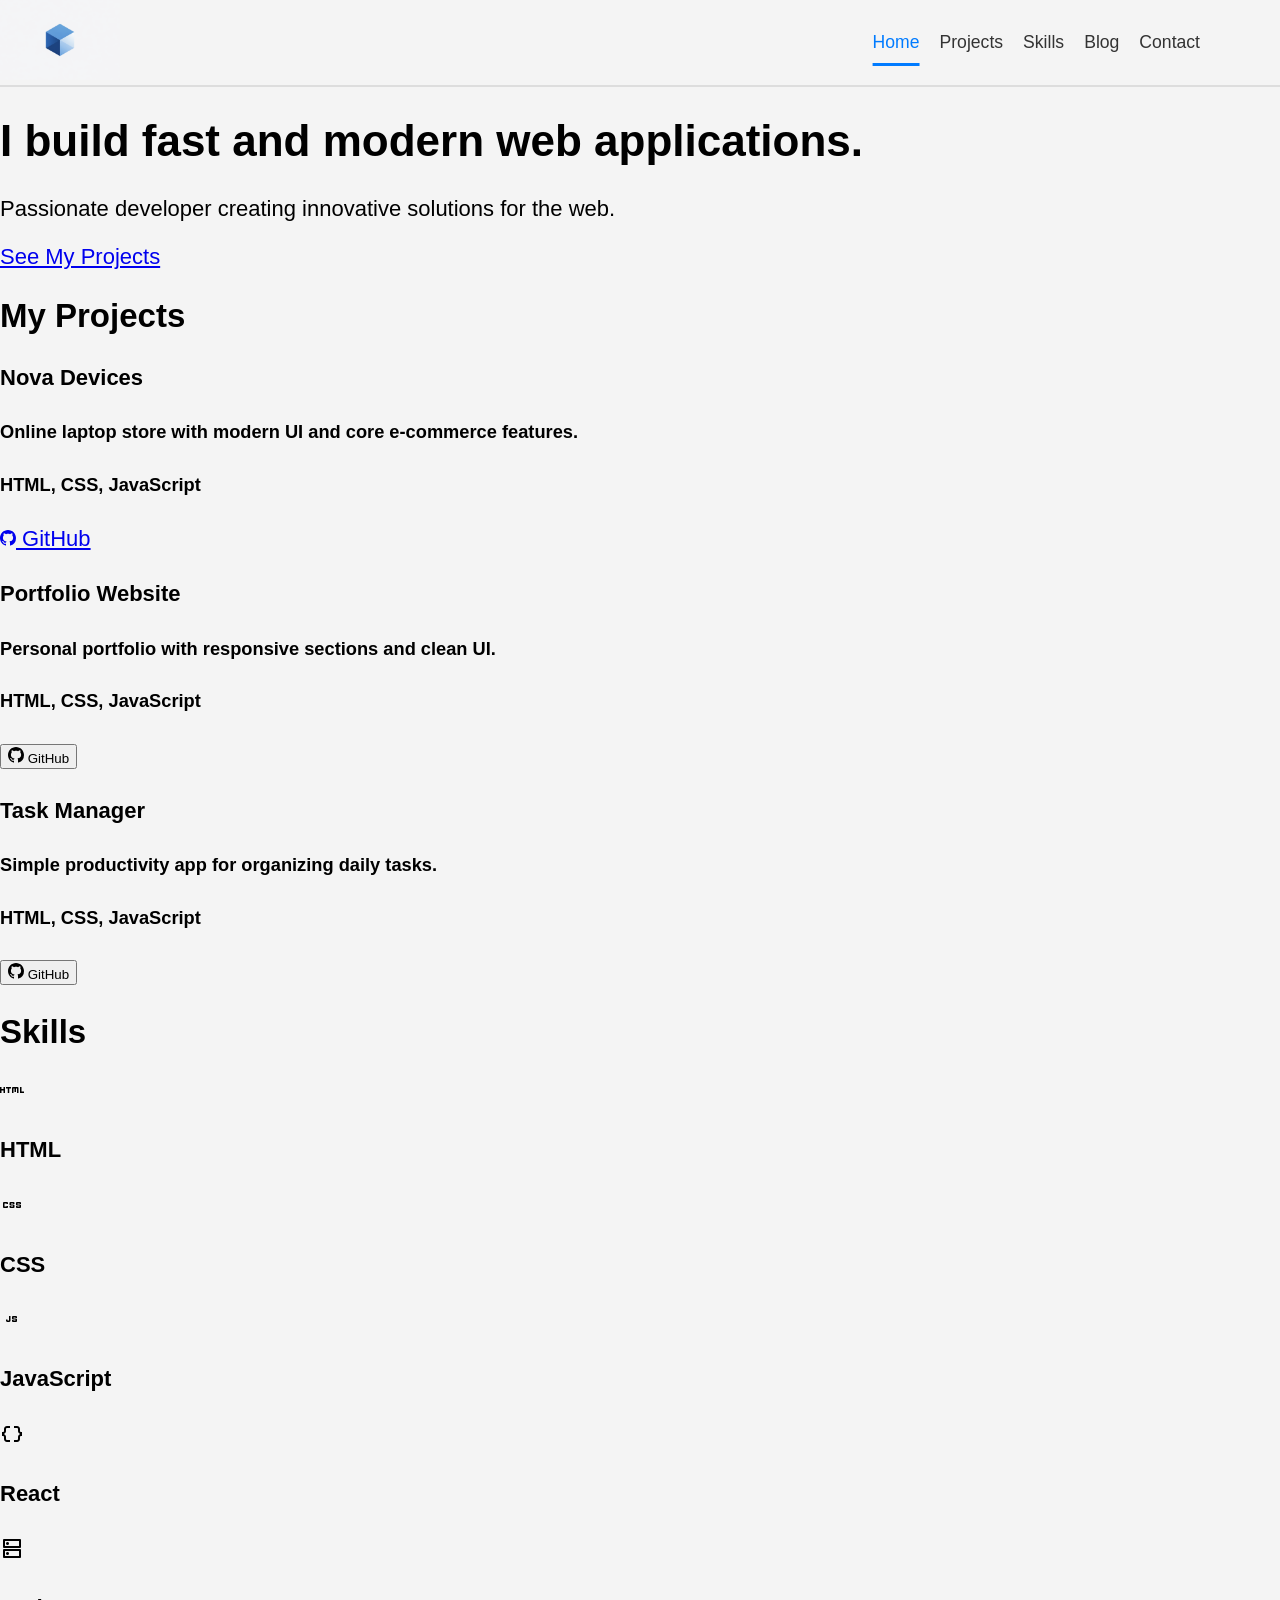
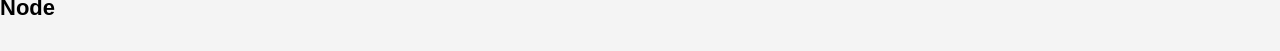
==== index.html @ 2062849f "Add files via upload" ====
<!DOCTYPE html>
<html lang="en">
<head>
    <meta charset="UTF-8">
    <meta name="viewport" content="width=device-width, initial-scale=1.0">
    <link rel="stylesheet" href= "css/main.css">
    <link rel="stylesheet" href= "css/index.css">
    <link rel="stylesheet" href="https://fonts.googleapis.com/css2?family=Material+Symbols+Outlined:opsz,wght,FILL,GRAD@24,500,0,0&icon_names=code,css,data_object,dns,html,javascript" />
    <title>Tech Enthusiast</title>
</head>
<body>
    <header>
        <nav class="nav">
            <div>
                <img src="img/logo.png" alt="Logo">
            </div>
            <ul>
                <li><a href="home.html" class="active">Home</a></li>
                <li><a href="about.html">Projects</a></li>
                <li><a href="#skills">Skills</a></li>
                <li><a href="blog.html">Blog</a></li>
                <li><a href="contact.html">Contact</a></li>
            </ul>
        </nav>
    </header>
    <main>
        <div class="main-content">
            <div class="hero-text">
                <h1>I build fast and modern web applications.</h1>
                <p>Passionate developer creating innovative solutions for the web.</p>
                <a href="https://github.com/edi-ux?tab=repositories" target="_blank" class="btn">See My Projects</a>
            </div>
        </div>
   </main>

   <section>
        <div class="content">
            <h2>My Projects</h2>
            <div class="projects">
                <div class="project-card">
                    <h4>Nova Devices</h4>
                    <h5>Online laptop store with modern UI and core e-commerce features.</h5>
                    <h5 class="dev">HTML, CSS, JavaScript</h5>
                    <div class="project-actions">
                        <a class="project-btn" href="https://github.com/edi-ux/NovaDvieces.git" target="_blank" rel="noopener noreferrer">
                            <svg xmlns="http://www.w3.org/2000/svg" width="16" height="16" fill="currentColor" viewBox="0 0 16 16" aria-hidden="true">
                                <path d="M8 0C3.58 0 0 3.58 0 8c0 3.54 2.29 6.53 5.47 7.59.4.07.55-.17.55-.38 0-.19-.01-.82-.01-1.49-2.01.37-2.53-.49-2.69-.94-.09-.23-.48-.94-.82-1.13-.28-.15-.68-.52-.01-.53.63-.01 1.08.58 1.23.82.72 1.21 1.87.87 2.33.66.07-.52.28-.87.51-1.07-1.78-.2-3.64-.89-3.64-3.95 0-.87.31-1.59.82-2.15-.08-.2-.36-1.02.08-2.12 0 0 .67-.21 2.2.82.64-.18 1.32-.27 2-.27s1.36.09 2 .27c1.53-1.04 2.2-.82 2.2-.82.44 1.1.16 1.92.08 2.12.51.56.82 1.27.82 2.15 0 3.07-1.87 3.75-3.65 3.95.29.25.54.73.54 1.48 0 1.07-.01 1.93-.01 2.2 0 .21.15.46.55.38A8.01 8.01 0 0 0 16 8c0-4.42-3.58-8-8-8"/>
                            </svg>
                            GitHub
                        </a>
                    </div>
                </div>
                <div class="project-card">
                    <h4>Portfolio Website</h4>
                    <h5>Personal portfolio with responsive sections and clean UI.</h5>
                    <h5 class="dev">HTML, CSS, JavaScript</h5>
                    <div class="project-actions">
                        <button class="project-btn">
                            <svg xmlns="http://www.w3.org/2000/svg" width="16" height="16" fill="currentColor" viewBox="0 0 16 16" aria-hidden="true">
                                <path d="M8 0C3.58 0 0 3.58 0 8c0 3.54 2.29 6.53 5.47 7.59.4.07.55-.17.55-.38 0-.19-.01-.82-.01-1.49-2.01.37-2.53-.49-2.69-.94-.09-.23-.48-.94-.82-1.13-.28-.15-.68-.52-.01-.53.63-.01 1.08.58 1.23.82.72 1.21 1.87.87 2.33.66.07-.52.28-.87.51-1.07-1.78-.2-3.64-.89-3.64-3.95 0-.87.31-1.59.82-2.15-.08-.2-.36-1.02.08-2.12 0 0 .67-.21 2.2.82.64-.18 1.32-.27 2-.27s1.36.09 2 .27c1.53-1.04 2.2-.82 2.2-.82.44 1.1.16 1.92.08 2.12.51.56.82 1.27.82 2.15 0 3.07-1.87 3.75-3.65 3.95.29.25.54.73.54 1.48 0 1.07-.01 1.93-.01 2.2 0 .21.15.46.55.38A8.01 8.01 0 0 0 16 8c0-4.42-3.58-8-8-8"/>
                            </svg>
                            GitHub
                        </button>
                    </div>
                </div>
                <div class="project-card">
                    <h4>Task Manager</h4>
                    <h5>Simple productivity app for organizing daily tasks.</h5>
                    <h5 class="dev">HTML, CSS, JavaScript</h5>
                    <div class="project-actions">
                        <button class="project-btn">
                            <svg xmlns="http://www.w3.org/2000/svg" width="16" height="16" fill="currentColor" viewBox="0 0 16 16" aria-hidden="true">
                                <path d="M8 0C3.58 0 0 3.58 0 8c0 3.54 2.29 6.53 5.47 7.59.4.07.55-.17.55-.38 0-.19-.01-.82-.01-1.49-2.01.37-2.53-.49-2.69-.94-.09-.23-.48-.94-.82-1.13-.28-.15-.68-.52-.01-.53.63-.01 1.08.58 1.23.82.72 1.21 1.87.87 2.33.66.07-.52.28-.87.51-1.07-1.78-.2-3.64-.89-3.64-3.95 0-.87.31-1.59.82-2.15-.08-.2-.36-1.02.08-2.12 0 0 .67-.21 2.2.82.64-.18 1.32-.27 2-.27s1.36.09 2 .27c1.53-1.04 2.2-.82 2.2-.82.44 1.1.16 1.92.08 2.12.51.56.82 1.27.82 2.15 0 3.07-1.87 3.75-3.65 3.95.29.25.54.73.54 1.48 0 1.07-.01 1.93-.01 2.2 0 .21.15.46.55.38A8.01 8.01 0 0 0 16 8c0-4.42-3.58-8-8-8"/>
                            </svg>
                            GitHub
                        </button>
                    </div>
                </div>
            </div>
        </div>
    </section>

    <section id="skills">
        <div class="content">
            <h2>Skills</h2>
            <div class="skills-list">
                <div class="skill-card">
                    <span class="material-symbols-outlined skill-icon html-icon" aria-hidden="true">html</span>
                    <h4>HTML</h4>
                </div>
                <div class="skill-card">
                    <span class="material-symbols-outlined skill-icon css-icon" aria-hidden="true">css</span>
                    <h4>CSS</h4>
                </div>
                <div class="skill-card">
                    <span class="material-symbols-outlined skill-icon js-icon" aria-hidden="true">javascript</span>
                    <h4>JavaScript</h4>
                </div>
                <div class="skill-card">
                    <span class="material-symbols-outlined skill-icon react-icon" aria-hidden="true">data_object</span>
                    <h4>React</h4>
                </div>
                <div class="skill-card">
                    <span class="material-symbols-outlined skill-icon node-icon" aria-hidden="true">dns</span>
                    <h4>Node</h4>
                </div>
            </div>
        </div>
        </section>

</body>
</html>
---- css/main.css ----
html,
body{
    font-family: Helvetica;
    background-color: #f4f4f4;
    font-size: 22px;
    margin: 0;
    padding: 0;
    width: 100%;
}

.nav{
    display: flex;
    padding-right: 80px;
    font-size: 0.8em;
    justify-content: space-between;
    align-items: center;
    border-bottom: 2px solid #ddd;
}

.nav ul{
    list-style: none;
    display: flex;
    gap: 20px;
}

.nav a{
    text-decoration: none;
    color: #333;
    font-weight: 500;
    transition: color 0.3s ease;
}

.nav a:hover{
    color: #007BFF;
}

.nav a.active{
    color: #007BFF;
    text-decoration: underline;
    text-underline-offset: 15px;
    text-decoration-thickness: 3px;
}

.nav img{
    height: 80px;
    width: auto;
}
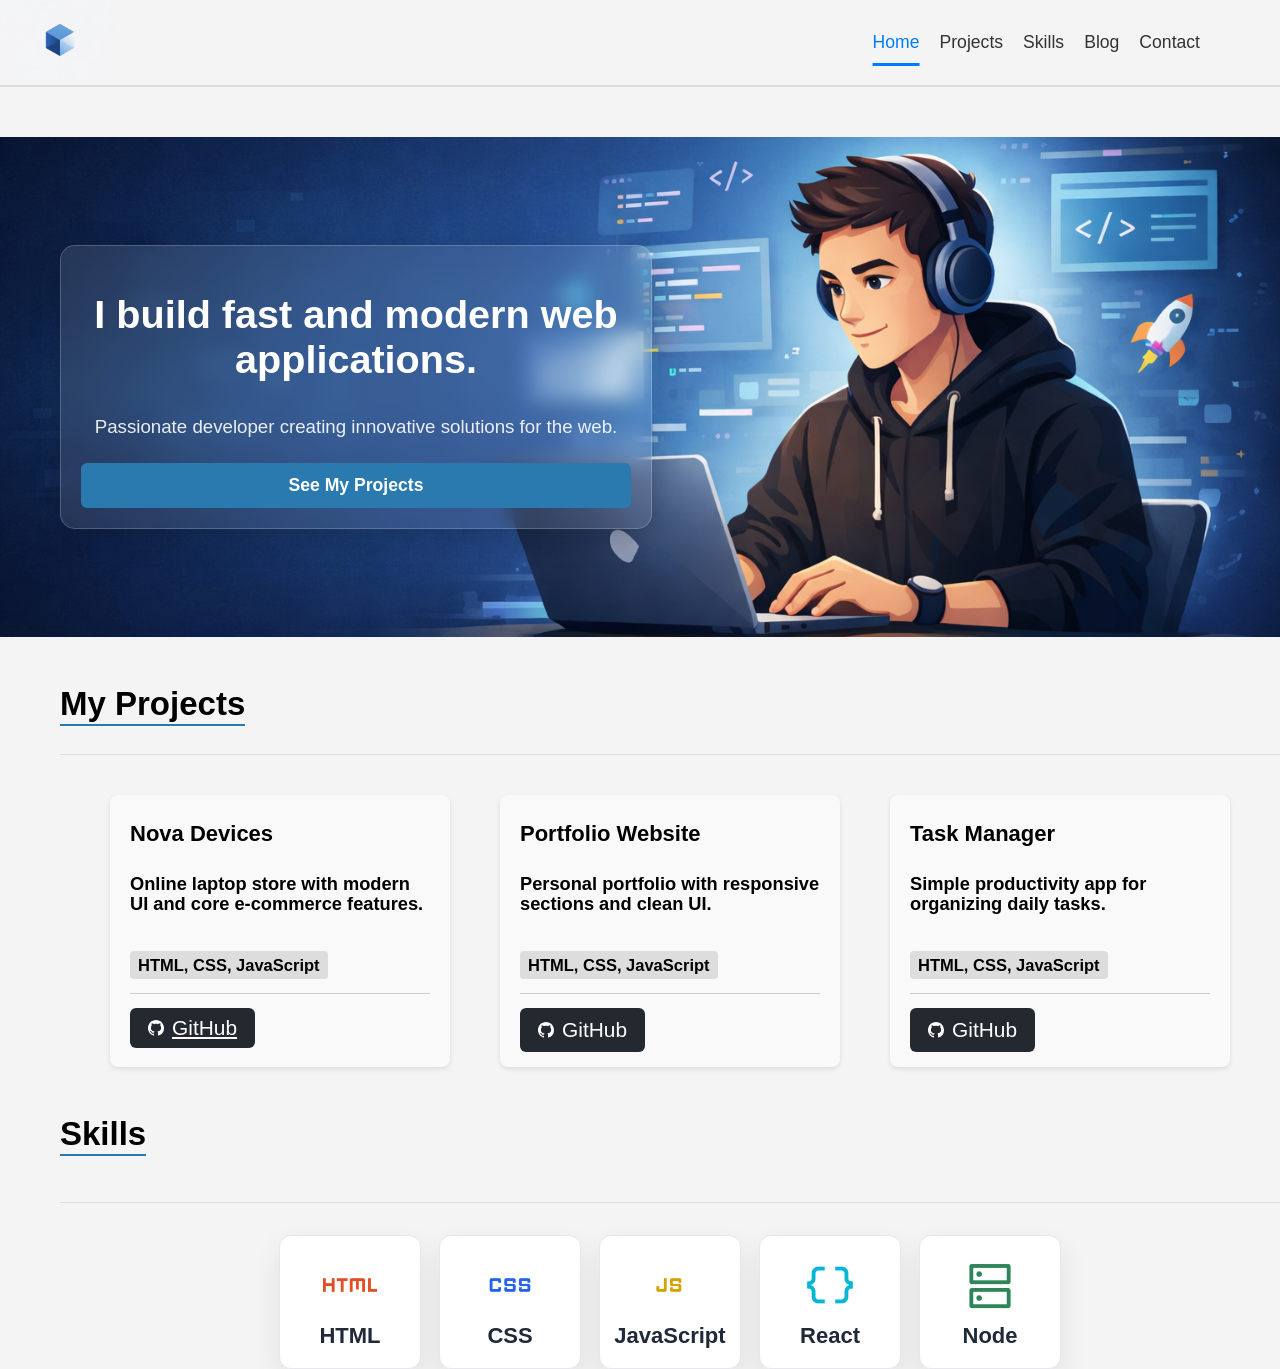
==== commit 0f57f06d: "Add files via upload" ====
--- a/index.html
+++ b/index.html
@@ -15,8 +15,8 @@
                 <img src="img/logo.png" alt="Logo">
             </div>
             <ul>
-                <li><a href="home.html" class="active">Home</a></li>
-                <li><a href="about.html">Projects</a></li>
+                <li><a href="index.html" class="active">Home</a></li>
+                <li><a href="projects.html">Projects</a></li>
                 <li><a href="#skills">Skills</a></li>
                 <li><a href="blog.html">Blog</a></li>
                 <li><a href="contact.html">Contact</a></li>
@@ -28,7 +28,7 @@
             <div class="hero-text">
                 <h1>I build fast and modern web applications.</h1>
                 <p>Passionate developer creating innovative solutions for the web.</p>
-                <a href="https://github.com/edi-ux?tab=repositories" target="_blank" class="btn">See My Projects</a>
+                <a href="projects.html" class="btn">See My Projects</a>
             </div>
         </div>
    </main>
@@ -108,5 +108,6 @@
         </div>
         </section>
 
+    <script src="js/index.js" defer></script>
 </body>
 </html>
--- a/css/index.css
+++ b/css/index.css
@@ -0,0 +1,254 @@
+.main-content {
+    display: flex;
+    align-items: center;
+    background-image: url(../img/main-bg.png);
+    background-size: cover;
+    background-repeat: no-repeat;
+    background-position: center -100px;
+    height: 500px;
+    width: 100%;
+    padding: 0 60px;
+    margin-top: 50px;
+    box-sizing: border-box;
+}
+@media (max-width: 768px) {
+    .main-content {
+        background-position: center;
+        flex-direction: column;
+        height: auto;
+        padding: 40px 20px;
+    }
+}
+
+.hero-text {
+    display: flex;
+    flex-direction: column;
+    text-align: center;
+
+    color: white;
+    max-width: 550px;
+
+    background: rgba(255, 255, 255, 0.1);
+    backdrop-filter: blur(10px);
+    -webkit-backdrop-filter: blur(10px);
+
+    border-radius: 15px;
+    border: 1px solid rgba(255, 255, 255, 0.2);
+
+    box-shadow: 0 8px 32px rgba(0, 0, 0, 0.2);
+
+    border-radius: 15px;
+    padding: 20px 20px;
+}
+
+.hero-text h1 {
+    font-size: 1.8em;
+    font-weight: bold;
+    margin-bottom: 15px;
+    width: 100%;
+}
+
+.hero-text p {
+    font-size: 0.85em;
+    margin-bottom: 25px;
+    opacity: 0.9;
+    width: 100%;
+}
+
+.btn {
+    display: inline-block;
+    text-align: center;
+
+    background-color: #2a7ab0;
+    color: white;
+    
+
+    padding: 12px 24px;
+    border-radius: 6px;
+
+    text-decoration: none;;
+    font-weight: bold;
+    font-size: 0.8em;
+    transition: color 750ms ease, background-color 750ms ease;
+}
+
+.btn:hover {
+    background-color: #1f5f8a;
+}
+
+.btn:active{
+    background-color: #143e5a;
+}
+
+.content{
+    display: flex;
+    flex-wrap: wrap;
+    margin-top: 30px;
+    line-height: 20px;
+    margin-left: 60px;
+}
+
+.projects{
+    display: flex;
+    flex-wrap: wrap;
+    justify-content: space-evenly;
+    border-top: 1px solid #ddd;
+    width: 100%;
+}
+
+.project-card{
+    width: 300px;
+    margin-top: 40px;
+    padding: 0 20px ;
+    background-color: #f9f9f9;
+    border-radius: 8px;
+    box-shadow: 0 2px 5px rgba(0,0,0,0.1);
+    overflow: hidden;
+}
+
+.dev {
+    display: inline-block;
+    font-size: 0.75em;
+    background-color: #ddd;
+    padding: 4px 8px;
+    border-radius: 4px;
+    margin-top: 6px;
+    margin-bottom: 0;
+}
+
+.project-btn {
+    display: flex;
+    align-items: center;
+    gap: 8px;
+    padding: 10px 18px;
+    border: none;
+    box-shadow: none;
+    outline: none;
+    border-radius: 6px;
+    background-color: #24292f;
+    color: #fff;
+    cursor: pointer;
+    width: fit-content;
+    font-size: 0.95em;
+    transition: color 200ms ease, background-color 200ms ease;
+}
+
+.project-btn:hover {
+    background-color: #00b3ff;
+}
+
+.project-btn:active{
+    background-color: #006089;
+}
+
+.project-actions {
+    margin-top: 14px;
+    padding-top: 14px;
+    padding-bottom: 15px;
+    border-top: 1px solid #ccc;
+}
+
+.project-btn svg {
+    flex-shrink: 0;
+}
+
+.section-description {
+    width: 100%;
+    margin: 8px 0 0;
+    color: #4b5563;
+    font-size: 1.05rem;
+}
+
+h2 {
+    border-bottom: 2px solid #2a7ab0;
+    padding-bottom: 10px;
+}
+
+.skills-list {
+    display: flex;
+    flex-wrap: wrap;
+    justify-content: center;
+    gap: 18px;
+    width: 100%;
+    padding-top: 32px;
+    border-top: 1px solid #ddd;
+    margin-top: 18px;
+}
+
+.skill-card {
+    width: 140px;
+    min-height: 132px;
+    display: flex;
+    flex-direction: column;
+    align-items: center;
+    justify-content: center;
+    gap: 14px;
+    background-color: #fff;
+    border: 1px solid #e5e7eb;
+    border-radius: 12px;
+    box-shadow: 0 12px 30px rgba(15, 23, 42, 0.08);
+    transition: box-shadow 0.2s ease, border-color 0.2s ease;
+}
+
+.skill-card:hover {
+    box-shadow: 0 16px 34px rgba(15, 23, 42, 0.12);
+    border-color: #cbd5e1;
+}
+
+.skill-card h4 {
+    margin: 0;
+    font-size: 1rem;
+    color: #1f2937;
+}
+
+.material-symbols-outlined.skill-icon {
+    font-size: 54px;
+    line-height: 1;
+    font-variation-settings: "FILL" 0, "wght" 500, "GRAD" 0, "opsz" 48;
+}
+
+.html-icon {
+    color: #e44d26;
+}
+
+.css-icon {
+    color: #2563eb;
+}
+
+.js-icon {
+    color: #d4a300;
+}
+
+.react-icon {
+    color: #06b6d4;
+}
+
+.node-icon {
+    color: #2f855a;
+}
+
+@media (max-width: 768px) {
+    .content {
+        margin-left: 20px;
+        margin-right: 20px;
+    }
+
+    .projects {
+        justify-content: center;
+        gap: 20px;
+    }
+
+    .project-card {
+        width: 100%;
+        max-width: 340px;
+    }
+
+    .skills-list {
+        justify-content: center;
+    }
+
+    .skill-card {
+        width: 132px;
+        min-height: 124px;
+    }
+}
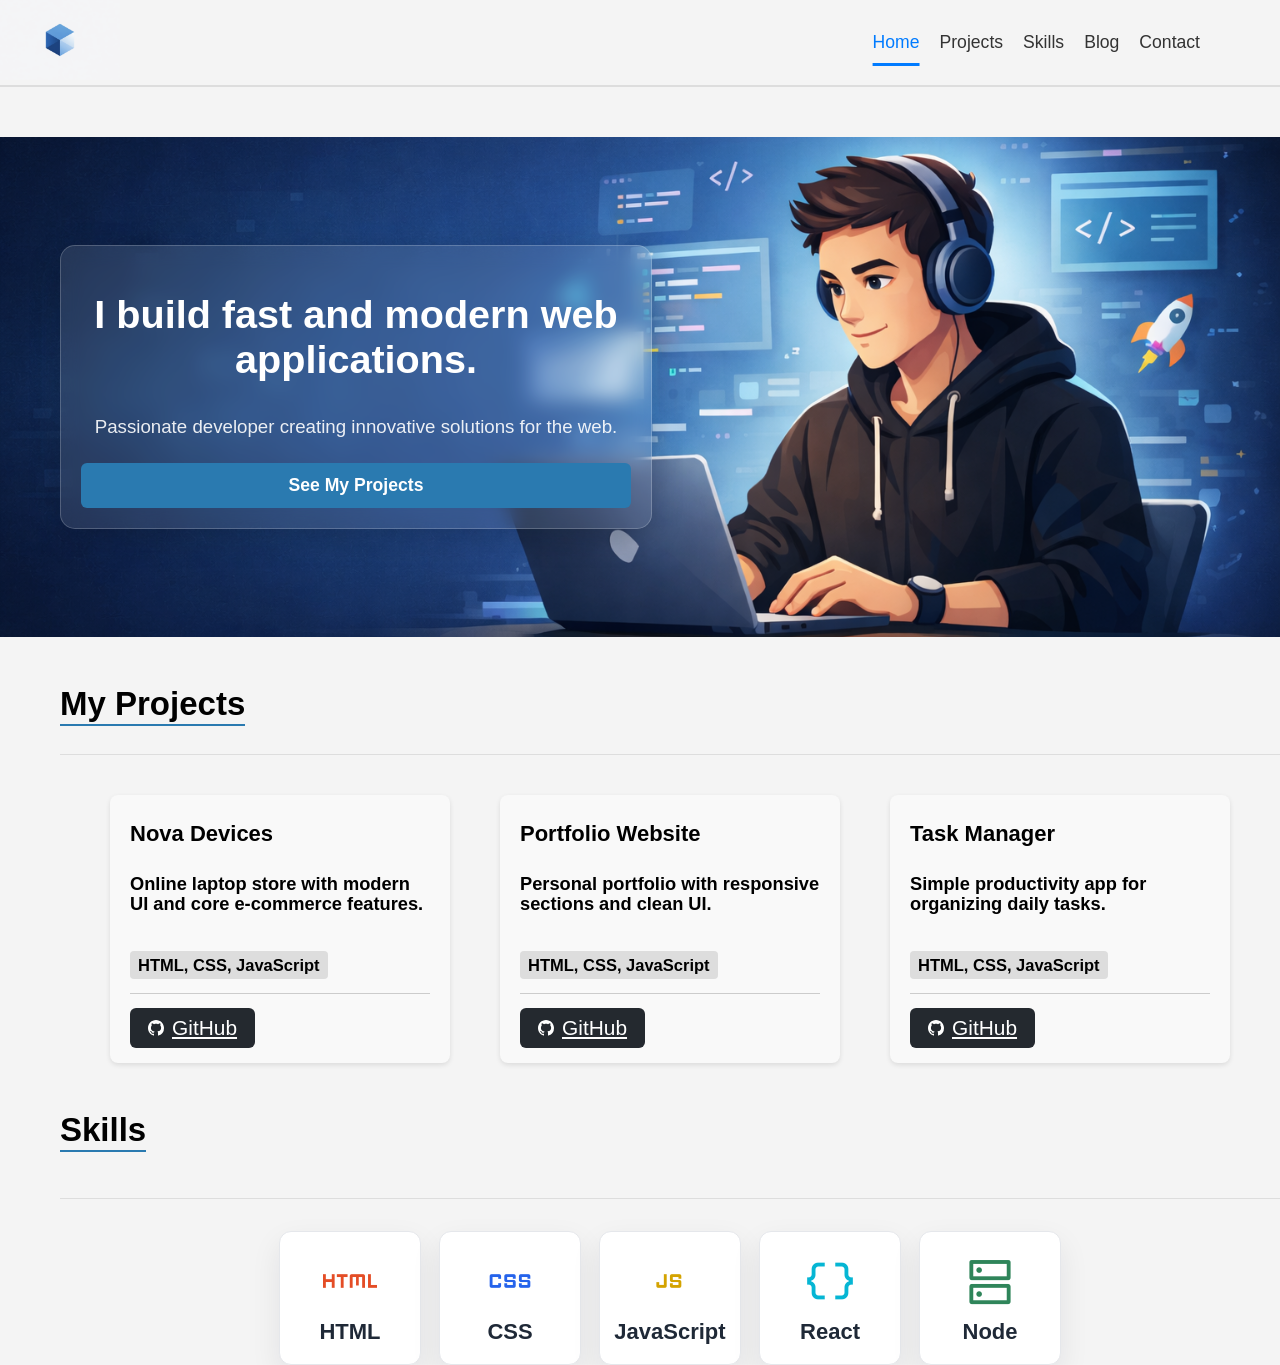
==== commit 5cf0d8b0: "Add files via upload" ====
--- a/index.html
+++ b/index.html
@@ -55,12 +55,12 @@
                     <h5>Personal portfolio with responsive sections and clean UI.</h5>
                     <h5 class="dev">HTML, CSS, JavaScript</h5>
                     <div class="project-actions">
-                        <button class="project-btn">
+                        <a class="project-btn" href="https://github.com/edi-ux/portofolio" target="_blank" rel="noopener noreferrer" aria-label="Portfolio Website GitHub link">
                             <svg xmlns="http://www.w3.org/2000/svg" width="16" height="16" fill="currentColor" viewBox="0 0 16 16" aria-hidden="true">
                                 <path d="M8 0C3.58 0 0 3.58 0 8c0 3.54 2.29 6.53 5.47 7.59.4.07.55-.17.55-.38 0-.19-.01-.82-.01-1.49-2.01.37-2.53-.49-2.69-.94-.09-.23-.48-.94-.82-1.13-.28-.15-.68-.52-.01-.53.63-.01 1.08.58 1.23.82.72 1.21 1.87.87 2.33.66.07-.52.28-.87.51-1.07-1.78-.2-3.64-.89-3.64-3.95 0-.87.31-1.59.82-2.15-.08-.2-.36-1.02.08-2.12 0 0 .67-.21 2.2.82.64-.18 1.32-.27 2-.27s1.36.09 2 .27c1.53-1.04 2.2-.82 2.2-.82.44 1.1.16 1.92.08 2.12.51.56.82 1.27.82 2.15 0 3.07-1.87 3.75-3.65 3.95.29.25.54.73.54 1.48 0 1.07-.01 1.93-.01 2.2 0 .21.15.46.55.38A8.01 8.01 0 0 0 16 8c0-4.42-3.58-8-8-8"/>
                             </svg>
                             GitHub
-                        </button>
+                        </a>
                     </div>
                 </div>
                 <div class="project-card">
@@ -68,12 +68,12 @@
                     <h5>Simple productivity app for organizing daily tasks.</h5>
                     <h5 class="dev">HTML, CSS, JavaScript</h5>
                     <div class="project-actions">
-                        <button class="project-btn">
+                        <a class="project-btn" href="https://github.com/edi-ux/Task-Manager" target="_blank" rel="noopener noreferrer" aria-label="Task Manager GitHub link">
                             <svg xmlns="http://www.w3.org/2000/svg" width="16" height="16" fill="currentColor" viewBox="0 0 16 16" aria-hidden="true">
                                 <path d="M8 0C3.58 0 0 3.58 0 8c0 3.54 2.29 6.53 5.47 7.59.4.07.55-.17.55-.38 0-.19-.01-.82-.01-1.49-2.01.37-2.53-.49-2.69-.94-.09-.23-.48-.94-.82-1.13-.28-.15-.68-.52-.01-.53.63-.01 1.08.58 1.23.82.72 1.21 1.87.87 2.33.66.07-.52.28-.87.51-1.07-1.78-.2-3.64-.89-3.64-3.95 0-.87.31-1.59.82-2.15-.08-.2-.36-1.02.08-2.12 0 0 .67-.21 2.2.82.64-.18 1.32-.27 2-.27s1.36.09 2 .27c1.53-1.04 2.2-.82 2.2-.82.44 1.1.16 1.92.08 2.12.51.56.82 1.27.82 2.15 0 3.07-1.87 3.75-3.65 3.95.29.25.54.73.54 1.48 0 1.07-.01 1.93-.01 2.2 0 .21.15.46.55.38A8.01 8.01 0 0 0 16 8c0-4.42-3.58-8-8-8"/>
                             </svg>
                             GitHub
-                        </button>
+                        </a>
                     </div>
                 </div>
             </div>
